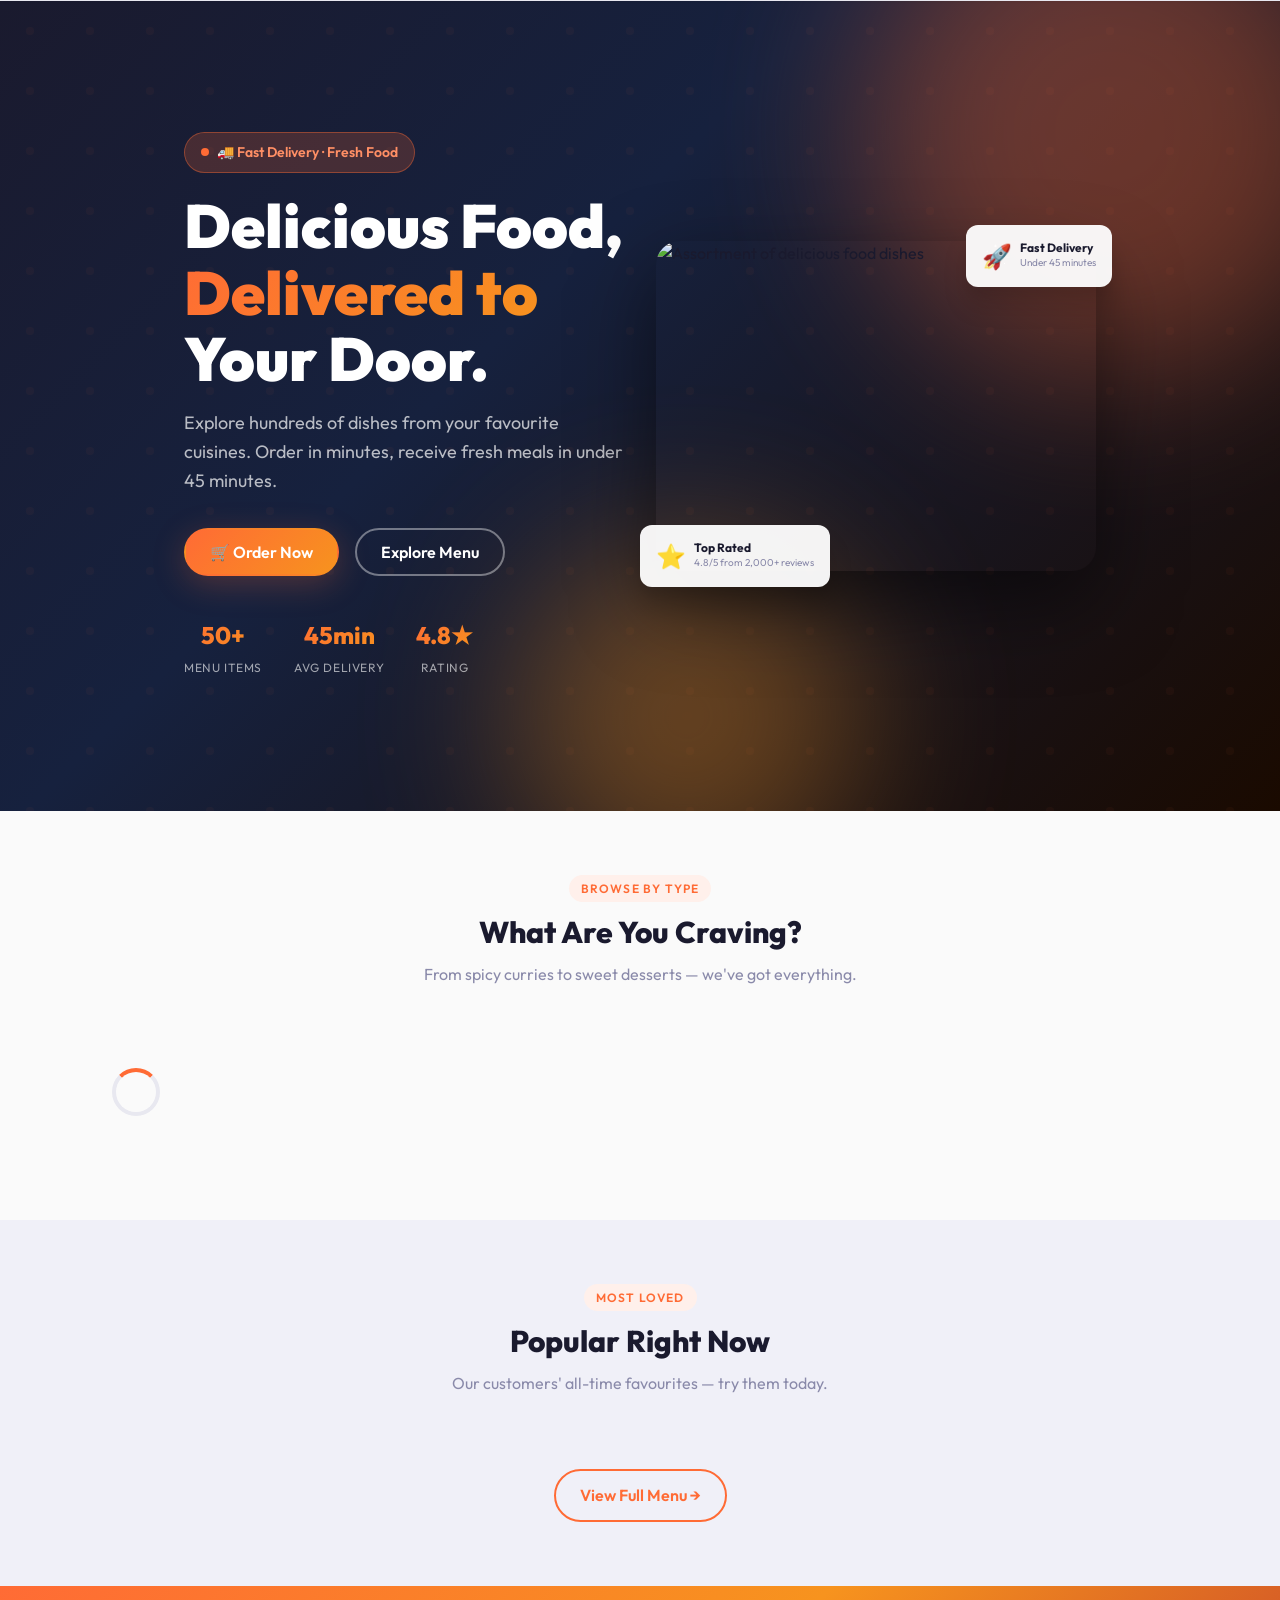
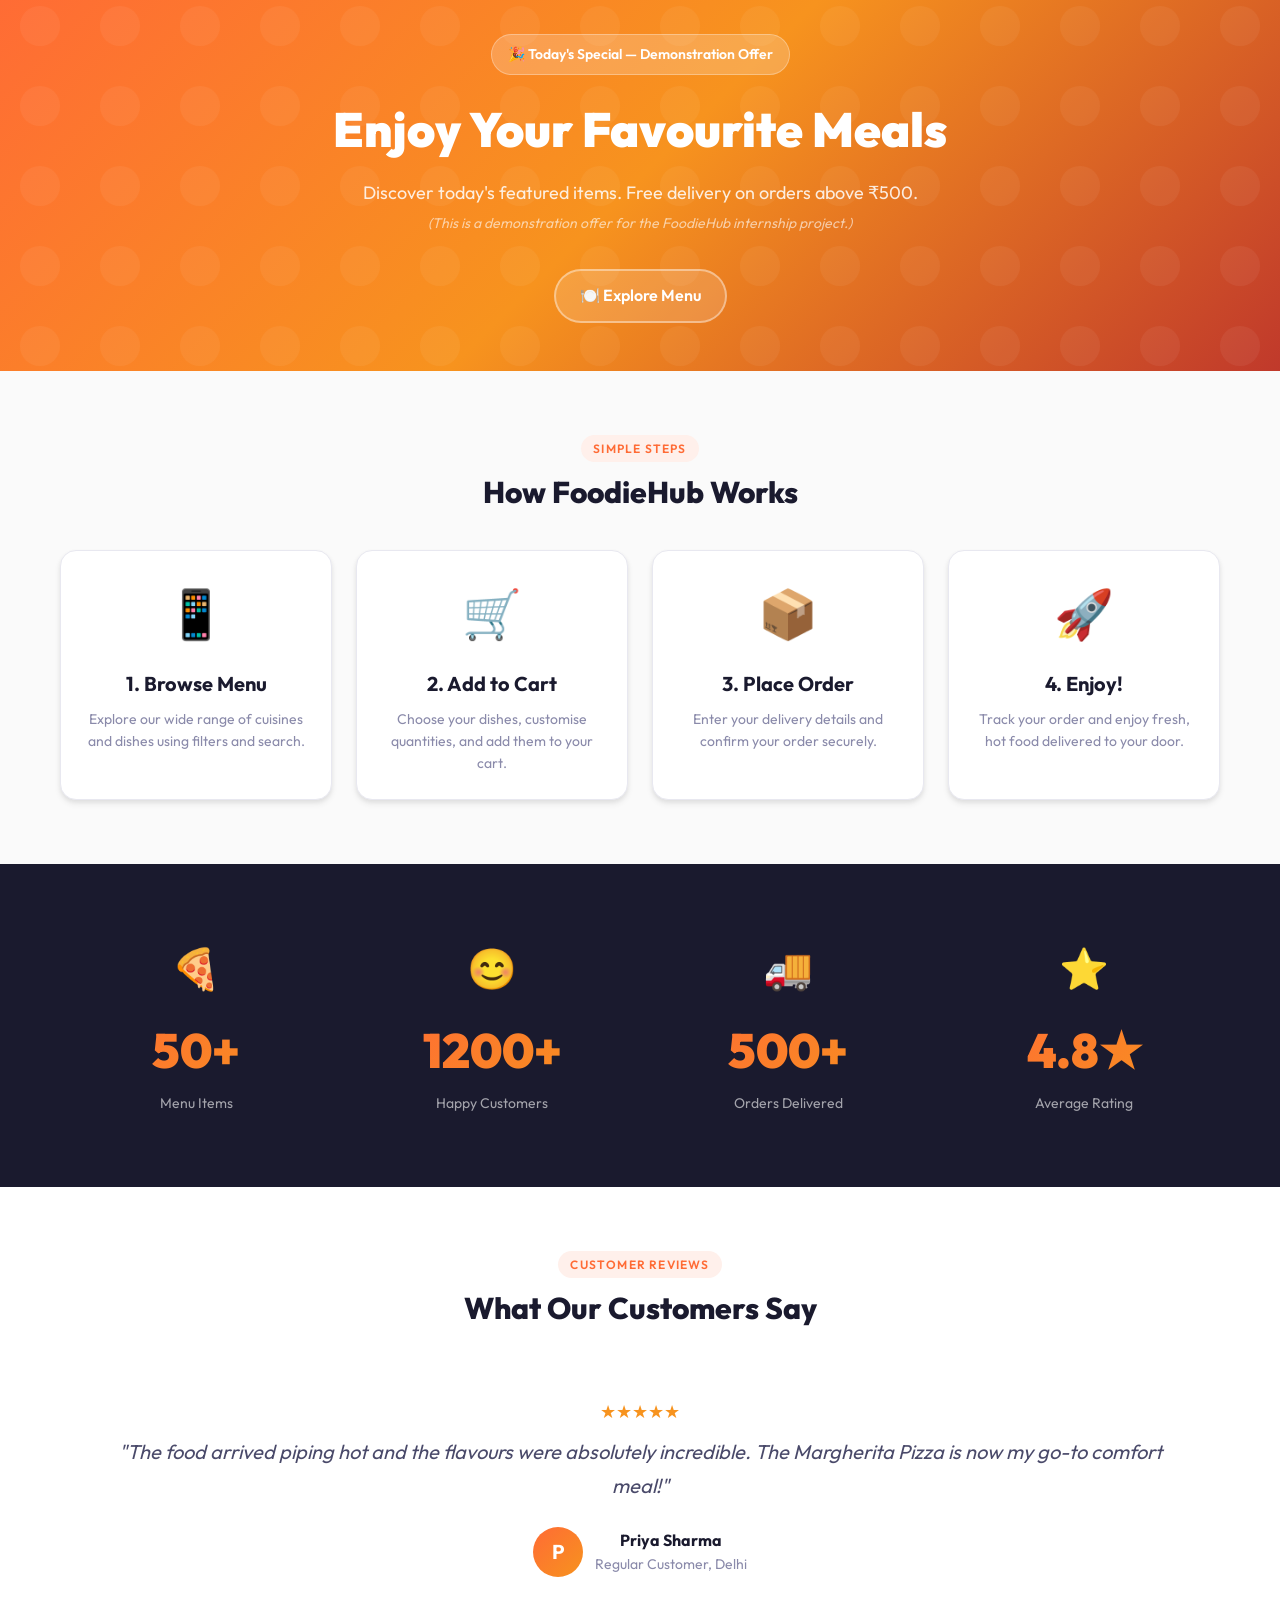
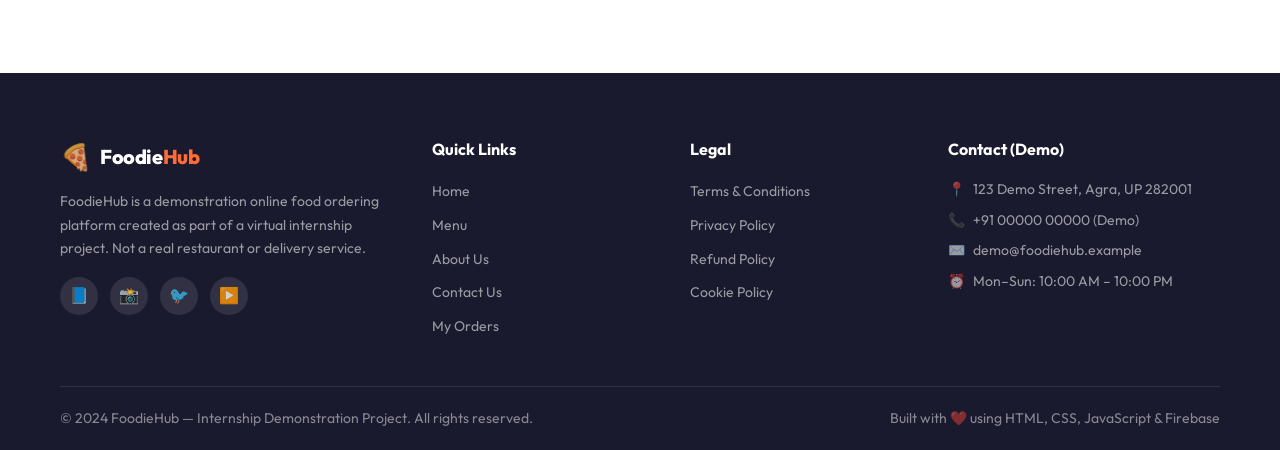
==== index.html @ 86c61c9c "Add FoodieHub website Co-authored-by: Copilot <223556219+Copilot@users.noreply.github.com>" ====
<!DOCTYPE html>
<html lang="en">
<head>
  <meta charset="UTF-8"/>
  <meta name="viewport" content="width=device-width, initial-scale=1.0"/>
  <meta name="description" content="FoodieHub — Order delicious food online. Pizza, Burgers, Indian, Chinese, Desserts and more delivered to your door."/>
  <title>FoodieHub — Delicious Food Delivered to Your Door</title>
  <link rel="icon" href="assets/icons/favicon.ico"/>
  <link rel="stylesheet" href="css/style.css"/>
  <link rel="stylesheet" href="css/responsive.css"/>
</head>
<body>

<!-- ── Navigation ────────────────────────────────────────────── -->
<header id="main-nav" role="banner"></header>

<!-- ── Hero Section ──────────────────────────────────────────── -->
<main>
<section class="hero" aria-label="Hero">
  <div class="hero-blob hero-blob-1" aria-hidden="true"></div>
  <div class="hero-blob hero-blob-2" aria-hidden="true"></div>
  <div class="hero-container">
    <div class="hero-content">
      <div class="hero-badge">
        <span class="hero-badge-dot" aria-hidden="true"></span>
        🚚 Fast Delivery · Fresh Food
      </div>
      <h1 class="hero-title">
        Delicious Food,<br>
        <span>Delivered to</span><br>
        Your Door.
      </h1>
      <p class="hero-sub">
        Explore hundreds of dishes from your favourite cuisines.
        Order in minutes, receive fresh meals in under 45 minutes.
      </p>
      <div class="hero-actions">
        <button class="btn btn-primary" id="hero-order-btn" aria-label="Order food now">
          🛒 Order Now
        </button>
        <button class="btn btn-outline" id="hero-explore-btn" style="color:#fff;border-color:rgba(255,255,255,.4)" aria-label="Explore our menu">
          Explore Menu
        </button>
      </div>
      <div class="hero-stats">
        <div class="hero-stat">
          <span class="hero-stat-num">50+</span>
          <span class="hero-stat-label">Menu Items</span>
        </div>
        <div class="hero-stat">
          <span class="hero-stat-num">45min</span>
          <span class="hero-stat-label">Avg Delivery</span>
        </div>
        <div class="hero-stat">
          <span class="hero-stat-num">4.8★</span>
          <span class="hero-stat-label">Rating</span>
        </div>
      </div>
    </div>
    <div class="hero-image-wrap">
      <img
        src="https://images.unsplash.com/photo-1504674900247-0877df9cc836?w=700&q=80"
        alt="Assortment of delicious food dishes"
        class="hero-img"
        loading="eager"/>
      <div class="hero-float-card card-1" aria-hidden="true">
        <span class="hero-float-icon">⭐</span>
        <div>
          <div class="hero-float-title">Top Rated</div>
          <div class="hero-float-sub">4.8/5 from 2,000+ reviews</div>
        </div>
      </div>
      <div class="hero-float-card card-2" aria-hidden="true">
        <span class="hero-float-icon">🚀</span>
        <div>
          <div class="hero-float-title">Fast Delivery</div>
          <div class="hero-float-sub">Under 45 minutes</div>
        </div>
      </div>
    </div>
  </div>
</section>

<!-- ── Categories ────────────────────────────────────────────── -->
<section class="section" id="categories-section" aria-labelledby="categories-heading">
  <div class="container">
    <div class="section-header">
      <span class="section-label">Browse by Type</span>
      <h2 class="section-title" id="categories-heading">What Are You Craving?</h2>
      <p class="section-subtitle">From spicy curries to sweet desserts — we've got everything.</p>
    </div>
    <div class="categories-grid" id="categories-grid" role="list" aria-label="Food categories">
      <!-- Rendered by home.js -->
      <div class="loading-spinner" aria-label="Loading categories"></div>
    </div>
  </div>
</section>

<!-- ── Popular Items ──────────────────────────────────────────── -->
<section class="section" style="background:var(--border-light)" aria-labelledby="popular-heading">
  <div class="container">
    <div class="section-header">
      <span class="section-label">Most Loved</span>
      <h2 class="section-title" id="popular-heading">Popular Right Now</h2>
      <p class="section-subtitle">Our customers' all-time favourites — try them today.</p>
    </div>
    <div class="food-grid" id="popular-grid" role="list" aria-label="Popular food items">
      <!-- Rendered by home.js from Firestore -->
    </div>
    <div style="text-align:center;margin-top:var(--space-8)">
      <a href="menu.html" class="btn btn-outline" aria-label="See all menu items">
        View Full Menu →
      </a>
    </div>
  </div>
</section>

<!-- ── Promo Banner ───────────────────────────────────────────── -->
<section class="promo-section" aria-label="Special offers">
  <div class="container">
    <div class="promo-inner">
      <span class="promo-label">🎉 Today's Special — Demonstration Offer</span>
      <h2 class="promo-title">Enjoy Your Favourite Meals</h2>
      <p class="promo-subtitle">
        Discover today's featured items. Free delivery on orders above ₹500.<br>
        <em style="font-size:var(--text-sm);opacity:.7">(This is a demonstration offer for the FoodieHub internship project.)</em>
      </p>
      <a href="menu.html" class="btn btn-dark" style="background:rgba(255,255,255,.15);color:#fff;border:2px solid rgba(255,255,255,.4)" aria-label="Explore the menu">
        🍽️ Explore Menu
      </a>
    </div>
  </div>
</section>

<!-- ── How It Works ───────────────────────────────────────────── -->
<section class="section" aria-labelledby="how-heading">
  <div class="container">
    <div class="section-header">
      <span class="section-label">Simple Steps</span>
      <h2 class="section-title" id="how-heading">How FoodieHub Works</h2>
    </div>
    <div style="display:grid;grid-template-columns:repeat(auto-fit,minmax(220px,1fr));gap:var(--space-6)">
      <div class="card" style="text-align:center">
        <div style="font-size:3rem;margin-bottom:var(--space-4)">📱</div>
        <h3 style="font-size:var(--text-xl);font-weight:700;margin-bottom:var(--space-2)">1. Browse Menu</h3>
        <p style="color:var(--muted);font-size:var(--text-sm)">Explore our wide range of cuisines and dishes using filters and search.</p>
      </div>
      <div class="card" style="text-align:center">
        <div style="font-size:3rem;margin-bottom:var(--space-4)">🛒</div>
        <h3 style="font-size:var(--text-xl);font-weight:700;margin-bottom:var(--space-2)">2. Add to Cart</h3>
        <p style="color:var(--muted);font-size:var(--text-sm)">Choose your dishes, customise quantities, and add them to your cart.</p>
      </div>
      <div class="card" style="text-align:center">
        <div style="font-size:3rem;margin-bottom:var(--space-4)">📦</div>
        <h3 style="font-size:var(--text-xl);font-weight:700;margin-bottom:var(--space-2)">3. Place Order</h3>
        <p style="color:var(--muted);font-size:var(--text-sm)">Enter your delivery details and confirm your order securely.</p>
      </div>
      <div class="card" style="text-align:center">
        <div style="font-size:3rem;margin-bottom:var(--space-4)">🚀</div>
        <h3 style="font-size:var(--text-xl);font-weight:700;margin-bottom:var(--space-2)">4. Enjoy!</h3>
        <p style="color:var(--muted);font-size:var(--text-sm)">Track your order and enjoy fresh, hot food delivered to your door.</p>
      </div>
    </div>
  </div>
</section>

<!-- ── Stats ──────────────────────────────────────────────────── -->
<section class="stats-section" aria-label="FoodieHub statistics">
  <div class="container">
    <div class="stats-grid">
      <div class="stat-item">
        <div class="stat-icon">🍕</div>
        <span class="stat-number" data-target="50" data-suffix="+" id="stat-items">50+</span>
        <p class="stat-label">Menu Items</p>
      </div>
      <div class="stat-item">
        <div class="stat-icon">😊</div>
        <span class="stat-number" data-target="1200" data-suffix="+" id="stat-customers">1200+</span>
        <p class="stat-label">Happy Customers</p>
      </div>
      <div class="stat-item">
        <div class="stat-icon">🚚</div>
        <span class="stat-number" data-target="500" data-suffix="+" id="stat-orders">500+</span>
        <p class="stat-label">Orders Delivered</p>
      </div>
      <div class="stat-item">
        <div class="stat-icon">⭐</div>
        <span class="stat-number" id="stat-rating">4.8★</span>
        <p class="stat-label">Average Rating</p>
      </div>
    </div>
  </div>
</section>

<!-- ── Testimonials ───────────────────────────────────────────── -->
<section class="section testimonials-section" aria-labelledby="testimonials-heading">
  <div class="container">
    <div class="section-header">
      <span class="section-label">Customer Reviews</span>
      <h2 class="section-title" id="testimonials-heading">What Our Customers Say</h2>
    </div>
    <div class="testimonials-wrapper">
      <div class="testimonials-track" id="testimonials-track" role="list">
        <div class="testimonial-card" role="listitem">
          <div class="testimonial-stars" aria-label="5 stars">★★★★★</div>
          <p class="testimonial-quote">"The food arrived piping hot and the flavours were absolutely incredible. The Margherita Pizza is now my go-to comfort meal!"</p>
          <div class="testimonial-author">
            <div class="testimonial-avatar" aria-hidden="true">P</div>
            <div>
              <div class="testimonial-name">Priya Sharma</div>
              <div class="testimonial-role">Regular Customer, Delhi</div>
            </div>
          </div>
        </div>
        <div class="testimonial-card" role="listitem">
          <div class="testimonial-stars" aria-label="5 stars">★★★★★</div>
          <p class="testimonial-quote">"Super easy to use, great variety of food, and delivery was faster than expected. Highly recommend FoodieHub!"</p>
          <div class="testimonial-author">
            <div class="testimonial-avatar" aria-hidden="true">R</div>
            <div>
              <div class="testimonial-name">Rahul Verma</div>
              <div class="testimonial-role">Food Enthusiast, Agra</div>
            </div>
          </div>
        </div>
        <div class="testimonial-card" role="listitem">
          <div class="testimonial-stars" aria-label="4 stars">★★★★☆</div>
          <p class="testimonial-quote">"The Butter Chicken was absolutely divine. Reminded me of home-cooked food. Will definitely order again!"</p>
          <div class="testimonial-author">
            <div class="testimonial-avatar" aria-hidden="true">A</div>
            <div>
              <div class="testimonial-name">Ananya Singh</div>
              <div class="testimonial-role">Student, Noida</div>
            </div>
          </div>
        </div>
      </div>
    </div>
  </div>
</section>
</main>

<!-- ── Footer ────────────────────────────────────────────────── -->
<footer role="contentinfo">
  <div class="container">
    <div class="footer-grid">
      <div class="footer-brand">
        <a href="index.html" class="nav-logo" aria-label="FoodieHub Home">
          <span class="logo-icon">🍕</span>
          <span class="logo-text">Foodie<span class="logo-accent">Hub</span></span>
        </a>
        <p>FoodieHub is a demonstration online food ordering platform created as part of a virtual internship project. Not a real restaurant or delivery service.</p>
        <div class="footer-social" aria-label="Social media links">
          <a href="#" class="social-link" aria-label="Facebook" title="Facebook">📘</a>
          <a href="#" class="social-link" aria-label="Instagram" title="Instagram">📸</a>
          <a href="#" class="social-link" aria-label="Twitter" title="Twitter">🐦</a>
          <a href="#" class="social-link" aria-label="YouTube" title="YouTube">▶️</a>
        </div>
      </div>
      <div>
        <h3 class="footer-heading">Quick Links</h3>
        <ul class="footer-links">
          <li><a href="index.html">Home</a></li>
          <li><a href="menu.html">Menu</a></li>
          <li><a href="about.html">About Us</a></li>
          <li><a href="contact.html">Contact Us</a></li>
          <li><a href="my-orders.html">My Orders</a></li>
        </ul>
      </div>
      <div>
        <h3 class="footer-heading">Legal</h3>
        <ul class="footer-links">
          <li><a href="#">Terms & Conditions</a></li>
          <li><a href="#">Privacy Policy</a></li>
          <li><a href="#">Refund Policy</a></li>
          <li><a href="#">Cookie Policy</a></li>
        </ul>
      </div>
      <div>
        <h3 class="footer-heading">Contact (Demo)</h3>
        <ul class="footer-contact">
          <li><span>📍</span><span>123 Demo Street, Agra, UP 282001</span></li>
          <li><span>📞</span><span>+91 00000 00000 (Demo)</span></li>
          <li><span>✉️</span><span>demo@foodiehub.example</span></li>
          <li><span>⏰</span><span>Mon–Sun: 10:00 AM – 10:00 PM</span></li>
        </ul>
      </div>
    </div>
    <div class="footer-bottom">
      <p>© 2024 FoodieHub — Internship Demonstration Project. All rights reserved.</p>
      <p>Built with ❤️ using HTML, CSS, JavaScript & Firebase</p>
    </div>
  </div>
</footer>

<script type="module" src="js/home.js"></script>
</body>
</html>
---- css/style.css ----
/* ============================================================
   FoodieHub — Master Stylesheet
   Design Tokens → Base → Layout → Components → Utilities
   ============================================================ */

/* ── Google Fonts ────────────────────────────────────────────── */
@import url('https://fonts.googleapis.com/css2?family=Outfit:wght@300;400;500;600;700;800;900&family=Poppins:wght@400;500;600;700&display=swap');

/* ── Design Tokens ────────────────────────────────────────────── */
:root {
  /* Brand Colors */
  --primary:        #FF6B35;
  --primary-dark:   #E5511A;
  --primary-light:  #FF8F65;
  --primary-pale:   #FFF0EB;
  --secondary:      #F7931E;
  --accent:         #C0392B;
  --success:        #27AE60;
  --warning:        #F7931E;
  --error:          #E74C3C;
  --info:           #3498DB;

  /* Neutrals */
  --dark:           #1A1A2E;
  --dark-2:         #16213E;
  --dark-3:         #0F3460;
  --mid:            #4A4A6A;
  --muted:          #8A8AAA;
  --border:         #E8E8F0;
  --border-light:   #F0F0F8;
  --bg:             #FAFAFA;
  --bg-card:        #FFFFFF;
  --white:          #FFFFFF;

  /* Typography */
  --font-main:      'Outfit', sans-serif;
  --font-alt:       'Poppins', sans-serif;
  --text-xs:        0.75rem;
  --text-sm:        0.875rem;
  --text-base:      1rem;
  --text-lg:        1.125rem;
  --text-xl:        1.25rem;
  --text-2xl:       1.5rem;
  --text-3xl:       1.875rem;
  --text-4xl:       2.25rem;
  --text-5xl:       3rem;

  /* Spacing */
  --space-1:  0.25rem;
  --space-2:  0.5rem;
  --space-3:  0.75rem;
  --space-4:  1rem;
  --space-5:  1.25rem;
  --space-6:  1.5rem;
  --space-8:  2rem;
  --space-10: 2.5rem;
  --space-12: 3rem;
  --space-16: 4rem;
  --space-20: 5rem;

  /* Shadows */
  --shadow-sm:  0 1px 3px rgba(0,0,0,.08), 0 1px 2px rgba(0,0,0,.05);
  --shadow-md:  0 4px 6px rgba(0,0,0,.07), 0 2px 4px rgba(0,0,0,.05);
  --shadow-lg:  0 10px 15px rgba(0,0,0,.10), 0 4px 6px rgba(0,0,0,.05);
  --shadow-xl:  0 20px 25px rgba(0,0,0,.12), 0 10px 10px rgba(0,0,0,.04);
  --shadow-brand: 0 8px 32px rgba(255,107,53,.25);

  /* Border Radius */
  --radius-sm:  6px;
  --radius-md:  12px;
  --radius-lg:  16px;
  --radius-xl:  24px;
  --radius-full: 9999px;

  /* Transitions */
  --transition: all .2s ease;
  --transition-slow: all .4s ease;

  /* Z-index layers */
  --z-nav:     1000;
  --z-overlay: 1100;
  --z-toast:   1200;
  --z-modal:   1300;
}

/* ── Reset ────────────────────────────────────────────────────── */
*, *::before, *::after { box-sizing: border-box; margin: 0; padding: 0; }

html { scroll-behavior: smooth; font-size: 16px; }

body {
  font-family: var(--font-main);
  background: var(--bg);
  color: var(--dark);
  line-height: 1.6;
  overflow-x: hidden;
}

img { max-width: 100%; display: block; }
a  { color: inherit; text-decoration: none; }
ul { list-style: none; }
button { cursor: pointer; font-family: inherit; border: none; background: none; }
input, textarea, select { font-family: inherit; }

/* ── Typography helpers ───────────────────────────────────────── */
.text-gradient {
  background: linear-gradient(135deg, var(--primary), var(--secondary));
  -webkit-background-clip: text;
  -webkit-text-fill-color: transparent;
  background-clip: text;
}

/* ── Container ────────────────────────────────────────────────── */
.container { width: 100%; max-width: 1200px; margin: 0 auto; padding: 0 var(--space-5); }

/* ── Section ──────────────────────────────────────────────────── */
.section { padding: var(--space-16) 0; }
.section-sm { padding: var(--space-10) 0; }

.section-header { text-align: center; margin-bottom: var(--space-10); }
.section-label {
  display: inline-block;
  background: var(--primary-pale);
  color: var(--primary);
  font-size: var(--text-xs);
  font-weight: 600;
  letter-spacing: .1em;
  text-transform: uppercase;
  padding: var(--space-1) var(--space-3);
  border-radius: var(--radius-full);
  margin-bottom: var(--space-3);
}
.section-title {
  font-size: var(--text-3xl);
  font-weight: 800;
  color: var(--dark);
  line-height: 1.2;
}
.section-subtitle {
  margin-top: var(--space-3);
  color: var(--muted);
  font-size: var(--text-base);
  max-width: 520px;
  margin-left: auto;
  margin-right: auto;
}

/* ── Buttons ──────────────────────────────────────────────────── */
.btn {
  display: inline-flex;
  align-items: center;
  gap: var(--space-2);
  padding: var(--space-3) var(--space-6);
  border-radius: var(--radius-full);
  font-size: var(--text-base);
  font-weight: 600;
  transition: var(--transition);
  cursor: pointer;
  border: 2px solid transparent;
  text-decoration: none;
}

.btn-primary {
  background: linear-gradient(135deg, var(--primary), var(--secondary));
  color: var(--white);
  box-shadow: var(--shadow-brand);
}
.btn-primary:hover {
  transform: translateY(-2px);
  box-shadow: 0 12px 40px rgba(255,107,53,.35);
}

.btn-outline {
  background: transparent;
  color: var(--primary);
  border-color: var(--primary);
}
.btn-outline:hover {
  background: var(--primary);
  color: var(--white);
  transform: translateY(-2px);
}

.btn-dark {
  background: var(--dark);
  color: var(--white);
}
.btn-dark:hover {
  background: var(--dark-2);
  transform: translateY(-2px);
}

.btn-sm {
  padding: var(--space-2) var(--space-4);
  font-size: var(--text-sm);
}

.btn-primary-sm {
  display: inline-flex;
  align-items: center;
  padding: 6px 16px;
  background: linear-gradient(135deg, var(--primary), var(--secondary));
  color: var(--white);
  border-radius: var(--radius-full);
  font-size: var(--text-sm);
  font-weight: 600;
  transition: var(--transition);
  white-space: nowrap;
}
.btn-primary-sm:hover { transform: translateY(-1px); box-shadow: var(--shadow-brand); }

.btn-outline-sm {
  display: inline-flex;
  align-items: center;
  padding: 6px 16px;
  border: 1.5px solid var(--primary);
  color: var(--primary);
  border-radius: var(--radius-full);
  font-size: var(--text-sm);
  font-weight: 600;
  transition: var(--transition);
  white-space: nowrap;
}
.btn-outline-sm:hover { background: var(--primary); color: var(--white); }

.btn:disabled, .btn[disabled] {
  opacity: .55;
  cursor: not-allowed;
  transform: none !important;
}

/* ── Navbar ───────────────────────────────────────────────────── */
#main-nav {
  position: sticky;
  top: 0;
  z-index: var(--z-nav);
  background: rgba(255,255,255,.95);
  backdrop-filter: blur(12px);
  -webkit-backdrop-filter: blur(12px);
  border-bottom: 1px solid var(--border);
  box-shadow: var(--shadow-sm);
}

.nav-container {
  display: flex;
  align-items: center;
  gap: var(--space-4);
  max-width: 1280px;
  margin: 0 auto;
  padding: var(--space-3) var(--space-5);
}

.nav-logo {
  display: flex;
  align-items: center;
  gap: var(--space-2);
  text-decoration: none;
  flex-shrink: 0;
}
.logo-icon { font-size: 1.6rem; }
.logo-text {
  font-size: var(--text-xl);
  font-weight: 800;
  color: var(--dark);
  letter-spacing: -.02em;
}
.logo-accent { color: var(--primary); }

.nav-links {
  display: flex;
  align-items: center;
  gap: var(--space-1);
  margin-left: auto;
}
.nav-link {
  padding: var(--space-2) var(--space-3);
  font-size: var(--text-sm);
  font-weight: 500;
  color: var(--mid);
  border-radius: var(--radius-sm);
  transition: var(--transition);
  white-space: nowrap;
}
.nav-link:hover, .nav-link.active {
  color: var(--primary);
  background: var(--primary-pale);
}

.nav-actions {
  display: flex;
  align-items: center;
  gap: var(--space-2);
  flex-shrink: 0;
}

.nav-icon-btn {
  display: flex;
  align-items: center;
  justify-content: center;
  width: 38px;
  height: 38px;
  border-radius: var(--radius-full);
  color: var(--mid);
  transition: var(--transition);
  position: relative;
  border: none;
  background: transparent;
  cursor: pointer;
}
.nav-icon-btn:hover { background: var(--border-light); color: var(--primary); }

.cart-btn { text-decoration: none; }

.cart-badge {
  position: absolute;
  top: -2px;
  right: -2px;
  background: var(--primary);
  color: var(--white);
  font-size: 10px;
  font-weight: 700;
  width: 18px;
  height: 18px;
  border-radius: 50%;
  display: flex;
  align-items: center;
  justify-content: center;
  border: 2px solid var(--white);
}

.nav-auth { display: flex; align-items: center; gap: var(--space-2); }

/* User dropdown */
.nav-user-menu { position: relative; }
.nav-user-btn {
  display: flex;
  align-items: center;
  gap: var(--space-2);
  padding: var(--space-2) var(--space-3);
  border-radius: var(--radius-full);
  background: var(--border-light);
  cursor: pointer;
  font-size: var(--text-sm);
  font-weight: 600;
  color: var(--dark);
  border: none;
  transition: var(--transition);
}
.nav-user-btn:hover { background: var(--primary-pale); color: var(--primary); }

.user-avatar {
  width: 30px;
  height: 30px;
  background: linear-gradient(135deg, var(--primary), var(--secondary));
  color: var(--white);
  border-radius: 50%;
  display: flex;
  align-items: center;
  justify-content: center;
  font-weight: 700;
  font-size: var(--text-sm);
}
.user-name { max-width: 100px; overflow: hidden; text-overflow: ellipsis; white-space: nowrap; }

.user-dropdown {
  position: absolute;
  right: 0;
  top: calc(100% + 8px);
  min-width: 200px;
  background: var(--white);
  border: 1px solid var(--border);
  border-radius: var(--radius-md);
  box-shadow: var(--shadow-xl);
  padding: var(--space-2);
  display: none;
  z-index: var(--z-overlay);
}
.user-dropdown.open { display: block; animation: dropIn .15s ease; }

@keyframes dropIn {
  from { opacity: 0; transform: translateY(-8px); }
  to   { opacity: 1; transform: translateY(0); }
}

.dropdown-item {
  display: flex;
  align-items: center;
  gap: var(--space-2);
  padding: var(--space-2) var(--space-3);
  border-radius: var(--radius-sm);
  font-size: var(--text-sm);
  font-weight: 500;
  color: var(--dark);
  width: 100%;
  text-align: left;
  transition: var(--transition);
  background: none;
  border: none;
  cursor: pointer;
  text-decoration: none;
}
.dropdown-item:hover { background: var(--border-light); color: var(--primary); }
.dropdown-item.admin-link { color: var(--primary); font-weight: 600; }
.dropdown-item.logout-item { color: var(--error); }
.dropdown-divider { border: none; border-top: 1px solid var(--border); margin: var(--space-2) 0; }

/* Hamburger */
.hamburger {
  display: none;
  flex-direction: column;
  gap: 4px;
  width: 30px;
  cursor: pointer;
  background: none;
  border: none;
  padding: 4px;
}
.hamburger span {
  display: block;
  height: 2.5px;
  background: var(--dark);
  border-radius: 2px;
  transition: var(--transition);
  transform-origin: center;
}
.hamburger.active span:nth-child(1) { transform: translateY(6.5px) rotate(45deg); }
.hamburger.active span:nth-child(2) { opacity: 0; }
.hamburger.active span:nth-child(3) { transform: translateY(-6.5px) rotate(-45deg); }

/* Search overlay */
.search-overlay {
  position: fixed;
  inset: 0;
  background: rgba(26,26,46,.85);
  backdrop-filter: blur(8px);
  z-index: var(--z-overlay);
  display: flex;
  align-items: flex-start;
  justify-content: center;
  padding-top: 15vh;
}
.search-overlay[hidden] { display: none; }
.search-box {
  display: flex;
  align-items: center;
  gap: var(--space-2);
  background: var(--white);
  border-radius: var(--radius-full);
  padding: var(--space-2) var(--space-2) var(--space-2) var(--space-5);
  width: min(640px, 90vw);
  box-shadow: var(--shadow-xl);
}
.search-box input {
  flex: 1;
  border: none;
  outline: none;
  font-size: var(--text-lg);
  color: var(--dark);
  background: transparent;
}
.search-box button {
  display: flex;
  align-items: center;
  justify-content: center;
  width: 40px;
  height: 40px;
  border-radius: 50%;
  border: none;
  cursor: pointer;
  transition: var(--transition);
}
#global-search-submit { background: var(--primary); color: var(--white); }
#global-search-submit:hover { background: var(--primary-dark); }
#search-close-btn { background: var(--border-light); color: var(--mid); font-size: var(--text-base); }
#search-close-btn:hover { background: var(--border); }

/* ── Hero Section ─────────────────────────────────────────────── */
.hero {
  min-height: 90vh;
  background: linear-gradient(135deg, var(--dark) 0%, var(--dark-2) 40%, #1a0a00 100%);
  display: flex;
  align-items: center;
  position: relative;
  overflow: hidden;
}

.hero::before {
  content: '';
  position: absolute;
  inset: 0;
  background: url("data:image/svg+xml,%3Csvg width='60' height='60' viewBox='0 0 60 60' xmlns='http://www.w3.org/2000/svg'%3E%3Cg fill='none' fill-rule='evenodd'%3E%3Cg fill='%23FF6B35' fill-opacity='0.04'%3E%3Ccircle cx='30' cy='30' r='4'/%3E%3C/g%3E%3C/g%3E%3C/svg%3E");
  pointer-events: none;
}

.hero-blob {
  position: absolute;
  border-radius: 50%;
  filter: blur(80px);
  pointer-events: none;
  opacity: .35;
}
.hero-blob-1 {
  width: 500px;
  height: 500px;
  background: var(--primary);
  top: -120px;
  right: -80px;
}
.hero-blob-2 {
  width: 350px;
  height: 350px;
  background: var(--secondary);
  bottom: -80px;
  left: 40%;
}

.hero-container {
  max-width: 1200px;
  margin: 0 auto;
  padding: var(--space-8) var(--space-5);
  display: grid;
  grid-template-columns: 1fr 1fr;
  gap: var(--space-12);
  align-items: center;
  position: relative;
  z-index: 1;
}

.hero-content { color: var(--white); }

.hero-badge {
  display: inline-flex;
  align-items: center;
  gap: var(--space-2);
  background: rgba(255,107,53,.2);
  border: 1px solid rgba(255,107,53,.4);
  color: var(--primary-light);
  font-size: var(--text-sm);
  font-weight: 600;
  padding: var(--space-2) var(--space-4);
  border-radius: var(--radius-full);
  margin-bottom: var(--space-5);
  animation: fadeSlideIn .6s ease both;
}
.hero-badge-dot {
  width: 8px;
  height: 8px;
  background: var(--primary);
  border-radius: 50%;
  animation: pulse 1.5s ease infinite;
}
@keyframes pulse {
  0%,100% { transform: scale(1); opacity: 1; }
  50%      { transform: scale(1.4); opacity: .7; }
}

.hero-title {
  font-size: clamp(2.2rem, 5vw, 3.8rem);
  font-weight: 900;
  line-height: 1.1;
  margin-bottom: var(--space-4);
  animation: fadeSlideIn .6s .1s ease both;
}
.hero-title span {
  background: linear-gradient(135deg, var(--primary), var(--secondary));
  -webkit-background-clip: text;
  -webkit-text-fill-color: transparent;
  background-clip: text;
}

.hero-sub {
  font-size: var(--text-lg);
  color: rgba(255,255,255,.7);
  margin-bottom: var(--space-8);
  max-width: 440px;
  animation: fadeSlideIn .6s .2s ease both;
}

.hero-actions {
  display: flex;
  gap: var(--space-4);
  flex-wrap: wrap;
  animation: fadeSlideIn .6s .3s ease both;
}

.hero-stats {
  display: flex;
  gap: var(--space-8);
  margin-top: var(--space-10);
  animation: fadeSlideIn .6s .4s ease both;
}
.hero-stat { text-align: center; }
.hero-stat-num {
  display: block;
  font-size: var(--text-2xl);
  font-weight: 800;
  background: linear-gradient(135deg, var(--primary), var(--secondary));
  -webkit-background-clip: text;
  -webkit-text-fill-color: transparent;
  background-clip: text;
}
.hero-stat-label { font-size: var(--text-xs); color: rgba(255,255,255,.6); text-transform: uppercase; letter-spacing: .05em; }

.hero-image-wrap {
  position: relative;
  animation: fadeSlideIn .6s .15s ease both;
}
.hero-img {
  width: 100%;
  max-width: 520px;
  border-radius: var(--radius-xl);
  box-shadow: 0 32px 80px rgba(0,0,0,.5);
  object-fit: cover;
  aspect-ratio: 4/3;
}

.hero-float-card {
  position: absolute;
  background: rgba(255,255,255,.95);
  border-radius: var(--radius-md);
  padding: var(--space-3) var(--space-4);
  box-shadow: var(--shadow-xl);
  display: flex;
  align-items: center;
  gap: var(--space-2);
  animation: float 3s ease-in-out infinite;
}
.hero-float-card.card-1 { bottom: -16px; left: -16px; }
.hero-float-card.card-2 { top: -16px; right: -16px; animation-delay: 1.5s; }
.hero-float-icon { font-size: 1.5rem; }
.hero-float-title { font-size: var(--text-xs); font-weight: 700; color: var(--dark); line-height: 1.2; }
.hero-float-sub   { font-size: 10px; color: var(--muted); }

@keyframes float {
  0%,100% { transform: translateY(0); }
  50%      { transform: translateY(-8px); }
}
@keyframes fadeSlideIn {
  from { opacity: 0; transform: translateY(20px); }
  to   { opacity: 1; transform: translateY(0); }
}

/* ── Categories Section ───────────────────────────────────────── */
.categories-grid {
  display: grid;
  grid-template-columns: repeat(auto-fill, minmax(140px, 1fr));
  gap: var(--space-4);
}

.category-card {
  display: flex;
  flex-direction: column;
  align-items: center;
  gap: var(--space-2);
  padding: var(--space-5) var(--space-4);
  background: var(--bg-card);
  border-radius: var(--radius-lg);
  border: 2px solid transparent;
  box-shadow: var(--shadow-sm);
  transition: var(--transition);
  text-decoration: none;
  position: relative;
  overflow: hidden;
  cursor: pointer;
}
.category-card::before {
  content: '';
  position: absolute;
  inset: 0;
  background: var(--cat-color, var(--primary));
  opacity: 0;
  transition: var(--transition);
}
.category-card:hover { border-color: var(--cat-color, var(--primary)); transform: translateY(-4px); box-shadow: var(--shadow-lg); }
.category-card:hover::before { opacity: .06; }

.category-icon { font-size: 2.5rem; line-height: 1; position: relative; z-index: 1; }
.category-name {
  font-size: var(--text-sm);
  font-weight: 600;
  color: var(--dark);
  text-align: center;
  position: relative;
  z-index: 1;
}
.category-arrow {
  font-size: var(--text-sm);
  color: var(--muted);
  transition: var(--transition);
  position: relative;
  z-index: 1;
}
.category-card:hover .category-arrow { color: var(--cat-color, var(--primary)); transform: translateX(4px); }

/* ── Food Cards ───────────────────────────────────────────────── */
.food-grid {
  display: grid;
  grid-template-columns: repeat(auto-fill, minmax(260px, 1fr));
  gap: var(--space-5);
}

.food-card {
  background: var(--bg-card);
  border-radius: var(--radius-lg);
  overflow: hidden;
  box-shadow: var(--shadow-sm);
  border: 1px solid var(--border);
  transition: var(--transition);
  display: flex;
  flex-direction: column;
}
.food-card:hover {
  transform: translateY(-6px);
  box-shadow: var(--shadow-xl);
  border-color: transparent;
}

.food-card-img-wrap { position: relative; overflow: hidden; }
.food-card-img {
  width: 100%;
  height: 200px;
  object-fit: cover;
  transition: transform .4s ease;
}
.food-card:hover .food-card-img { transform: scale(1.06); }

.food-card-badges {
  position: absolute;
  top: var(--space-3);
  left: var(--space-3);
  display: flex;
  flex-direction: column;
  gap: var(--space-1);
}
.veg-badge, .nonveg-badge, .avail-badge {
  padding: 2px var(--space-2);
  border-radius: var(--radius-full);
  font-size: 11px;
  font-weight: 600;
  display: inline-flex;
  align-items: center;
  gap: 3px;
}
.veg-badge    { background: #d4edda; color: #155724; }
.nonveg-badge { background: #f8d7da; color: #721c24; }
.avail-badge.available   { background: #d4edda; color: #155724; }
.avail-badge.unavailable { background: #f8d7da; color: #721c24; }

.popular-tag {
  position: absolute;
  top: var(--space-3);
  right: var(--space-3);
  background: linear-gradient(135deg, var(--secondary), var(--primary));
  color: var(--white);
  font-size: 11px;
  font-weight: 700;
  padding: 3px var(--space-2);
  border-radius: var(--radius-full);
}

.food-card-body { padding: var(--space-4); flex: 1; display: flex; flex-direction: column; }
.food-category-tag {
  display: inline-block;
  background: var(--primary-pale);
  color: var(--primary);
  font-size: var(--text-xs);
  font-weight: 600;
  padding: 2px var(--space-2);
  border-radius: var(--radius-full);
  margin-bottom: var(--space-2);
  text-transform: uppercase;
  letter-spacing: .05em;
}
.food-name {
  font-size: var(--text-lg);
  font-weight: 700;
  color: var(--dark);
  margin-bottom: var(--space-2);
  line-height: 1.3;
}
.food-desc {
  font-size: var(--text-sm);
  color: var(--muted);
  flex: 1;
  margin-bottom: var(--space-3);
}
.food-card-footer {
  display: flex;
  align-items: center;
  justify-content: space-between;
  flex-wrap: wrap;
  gap: var(--space-2);
}
.food-price {
  font-size: var(--text-xl);
  font-weight: 800;
  color: var(--primary);
}
.food-card-actions { display: flex; gap: var(--space-2); }

.btn-view-details {
  padding: 6px 12px;
  border-radius: var(--radius-full);
  border: 1.5px solid var(--border);
  color: var(--mid);
  font-size: var(--text-xs);
  font-weight: 600;
  transition: var(--transition);
}
.btn-view-details:hover { border-color: var(--primary); color: var(--primary); }

.btn-add-cart {
  padding: 6px 14px;
  border-radius: var(--radius-full);
  background: linear-gradient(135deg, var(--primary), var(--secondary));
  color: var(--white);
  font-size: var(--text-xs);
  font-weight: 700;
  border: none;
  cursor: pointer;
  transition: var(--transition);
  white-space: nowrap;
}
.btn-add-cart:hover:not(.disabled) { transform: scale(1.05); box-shadow: var(--shadow-brand); }
.btn-add-cart.disabled { background: var(--border); color: var(--muted); cursor: not-allowed; }
.btn-add-cart.added { background: linear-gradient(135deg, var(--success), #2ecc71); }

/* ── Promo Banner ─────────────────────────────────────────────── */
.promo-section {
  background: linear-gradient(135deg, var(--primary) 0%, var(--secondary) 50%, var(--accent) 100%);
  color: var(--white);
  padding: var(--space-12) 0;
  position: relative;
  overflow: hidden;
}
.promo-section::before {
  content: '';
  position: absolute;
  inset: 0;
  background: url("data:image/svg+xml,%3Csvg width='80' height='80' viewBox='0 0 80 80' xmlns='http://www.w3.org/2000/svg'%3E%3Cg fill='%23ffffff' fill-opacity='0.05'%3E%3Ccircle cx='40' cy='40' r='20'/%3E%3C/g%3E%3C/svg%3E");
}
.promo-inner { position: relative; z-index: 1; text-align: center; }
.promo-label {
  display: inline-block;
  background: rgba(255,255,255,.2);
  padding: var(--space-2) var(--space-4);
  border-radius: var(--radius-full);
  font-size: var(--text-sm);
  font-weight: 600;
  margin-bottom: var(--space-4);
  border: 1px solid rgba(255,255,255,.3);
}
.promo-title { font-size: clamp(1.8rem, 4vw, 3rem); font-weight: 900; margin-bottom: var(--space-3); }
.promo-subtitle { font-size: var(--text-lg); opacity: .85; margin-bottom: var(--space-8); max-width: 600px; margin-left: auto; margin-right: auto; }

/* ── Stats Section ────────────────────────────────────────────── */
.stats-section { background: var(--dark); color: var(--white); padding: var(--space-12) 0; }
.stats-grid { display: grid; grid-template-columns: repeat(4, 1fr); gap: var(--space-6); text-align: center; }
.stat-item { padding: var(--space-6); }
.stat-icon { font-size: 2.5rem; margin-bottom: var(--space-3); }
.stat-number {
  font-size: clamp(2rem, 4vw, 3rem);
  font-weight: 900;
  background: linear-gradient(135deg, var(--primary), var(--secondary));
  -webkit-background-clip: text;
  -webkit-text-fill-color: transparent;
  background-clip: text;
  display: block;
}
.stat-label { font-size: var(--text-sm); color: rgba(255,255,255,.6); margin-top: var(--space-1); }

/* ── Testimonials ─────────────────────────────────────────────── */
.testimonials-section { background: var(--bg-card); }
.testimonials-wrapper { overflow: hidden; position: relative; }
.testimonials-track {
  display: flex;
  transition: transform .6s cubic-bezier(.4,0,.2,1);
}
.testimonial-card {
  flex: 0 0 100%;
  padding: var(--space-8) var(--space-12);
  text-align: center;
}
.testimonial-quote {
  font-size: var(--text-xl);
  font-style: italic;
  color: var(--mid);
  margin-bottom: var(--space-6);
  line-height: 1.7;
}
.testimonial-author {
  display: flex;
  align-items: center;
  justify-content: center;
  gap: var(--space-3);
}
.testimonial-avatar {
  width: 50px;
  height: 50px;
  border-radius: 50%;
  background: linear-gradient(135deg, var(--primary), var(--secondary));
  display: flex;
  align-items: center;
  justify-content: center;
  color: var(--white);
  font-weight: 700;
  font-size: var(--text-xl);
}
.testimonial-name { font-weight: 700; color: var(--dark); }
.testimonial-role { font-size: var(--text-sm); color: var(--muted); }
.testimonial-stars { color: var(--secondary); font-size: var(--text-lg); margin-bottom: var(--space-2); }

/* ── Footer ───────────────────────────────────────────────────── */
footer {
  background: var(--dark);
  color: rgba(255,255,255,.8);
  padding: var(--space-16) 0 0;
}
.footer-grid {
  display: grid;
  grid-template-columns: 2fr 1fr 1fr 1.5fr;
  gap: var(--space-8);
  padding-bottom: var(--space-10);
  border-bottom: 1px solid rgba(255,255,255,.1);
}
.footer-brand .logo-text { color: var(--white); }
.footer-brand p {
  margin-top: var(--space-3);
  font-size: var(--text-sm);
  line-height: 1.7;
  opacity: .7;
}
.footer-social {
  display: flex;
  gap: var(--space-3);
  margin-top: var(--space-4);
}
.social-link {
  width: 38px;
  height: 38px;
  border-radius: var(--radius-full);
  background: rgba(255,255,255,.1);
  display: flex;
  align-items: center;
  justify-content: center;
  font-size: var(--text-base);
  transition: var(--transition);
  text-decoration: none;
}
.social-link:hover { background: var(--primary); transform: translateY(-3px); }

.footer-heading {
  font-size: var(--text-base);
  font-weight: 700;
  color: var(--white);
  margin-bottom: var(--space-4);
}
.footer-links li { margin-bottom: var(--space-2); }
.footer-links a {
  font-size: var(--text-sm);
  opacity: .7;
  transition: var(--transition);
  text-decoration: none;
}
.footer-links a:hover { opacity: 1; color: var(--primary); }

.footer-contact li {
  display: flex;
  gap: var(--space-2);
  font-size: var(--text-sm);
  opacity: .7;
  margin-bottom: var(--space-2);
}

.footer-bottom {
  padding: var(--space-5) 0;
  display: flex;
  align-items: center;
  justify-content: space-between;
  font-size: var(--text-sm);
  opacity: .6;
  flex-wrap: wrap;
  gap: var(--space-2);
}

/* ── Form Elements ────────────────────────────────────────────── */
.form-group { margin-bottom: var(--space-4); }
.form-label {
  display: block;
  font-size: var(--text-sm);
  font-weight: 600;
  color: var(--dark);
  margin-bottom: var(--space-2);
}
.form-input {
  width: 100%;
  padding: var(--space-3) var(--space-4);
  border: 2px solid var(--border);
  border-radius: var(--radius-md);
  font-size: var(--text-base);
  color: var(--dark);
  background: var(--white);
  transition: var(--transition);
  outline: none;
}
.form-input:focus { border-color: var(--primary); box-shadow: 0 0 0 4px rgba(255,107,53,.1); }
.form-input.input-error { border-color: var(--error); }
.form-input.input-error:focus { box-shadow: 0 0 0 4px rgba(231,76,60,.1); }

.field-error {
  font-size: var(--text-xs);
  color: var(--error);
  margin-top: var(--space-1);
  display: none;
}
.field-error.visible { display: block; }

/* ── Loading States ───────────────────────────────────────────── */
.loading-spinner {
  width: 48px;
  height: 48px;
  border: 4px solid var(--border);
  border-top-color: var(--primary);
  border-radius: 50%;
  animation: spin .8s linear infinite;
  margin: var(--space-10) auto;
}
@keyframes spin {
  to { transform: rotate(360deg); }
}

.loading-overlay {
  position: fixed;
  inset: 0;
  background: rgba(255,255,255,.85);
  backdrop-filter: blur(4px);
  z-index: var(--z-modal);
  display: flex;
  flex-direction: column;
  align-items: center;
  justify-content: center;
  gap: var(--space-4);
}
.loading-overlay p { font-weight: 600; color: var(--mid); }

/* ── Empty / Error States ─────────────────────────────────────── */
.empty-state, .error-state {
  display: flex;
  flex-direction: column;
  align-items: center;
  justify-content: center;
  gap: var(--space-4);
  padding: var(--space-16);
  text-align: center;
}
.empty-icon { font-size: 4rem; }
.empty-state p, .error-state p { color: var(--muted); font-size: var(--text-lg); }

/* ── Toast Notifications ─────────────────────────────────────── */
#toast-container {
  position: fixed;
  bottom: var(--space-5);
  right: var(--space-5);
  z-index: var(--z-toast);
  display: flex;
  flex-direction: column;
  gap: var(--space-2);
  pointer-events: none;
}
.toast {
  padding: var(--space-3) var(--space-5);
  border-radius: var(--radius-md);
  font-size: var(--text-sm);
  font-weight: 600;
  color: var(--white);
  box-shadow: var(--shadow-xl);
  opacity: 0;
  transform: translateX(40px);
  transition: all .3s ease;
  pointer-events: auto;
  max-width: 320px;
}
.toast.show { opacity: 1; transform: translateX(0); }
.toast-success  { background: var(--success); }
.toast-error    { background: var(--error); }
.toast-info     { background: var(--info); }
.toast-warning  { background: var(--warning); }

/* ── Status Badges ────────────────────────────────────────────── */
.status-badge {
  display: inline-flex;
  align-items: center;
  gap: 4px;
  padding: 4px 10px;
  border-radius: var(--radius-full);
  font-size: var(--text-xs);
  font-weight: 700;
  border: 1px solid;
}

/* ── Page Header ──────────────────────────────────────────────── */
.page-header {
  background: linear-gradient(135deg, var(--dark) 0%, var(--dark-2) 100%);
  color: var(--white);
  padding: var(--space-12) 0;
  text-align: center;
}
.page-header h1 { font-size: var(--text-4xl); font-weight: 900; }
.page-header p { margin-top: var(--space-2); opacity: .7; font-size: var(--text-lg); }
.breadcrumb {
  display: flex;
  align-items: center;
  justify-content: center;
  gap: var(--space-2);
  font-size: var(--text-sm);
  opacity: .6;
  margin-top: var(--space-3);
}
.breadcrumb a:hover { opacity: 1; color: var(--primary-light); }

/* ── Quantity Selector ────────────────────────────────────────── */
.qty-control {
  display: flex;
  align-items: center;
  gap: var(--space-2);
  border: 2px solid var(--border);
  border-radius: var(--radius-full);
  overflow: hidden;
  width: fit-content;
}
.qty-btn {
  width: 36px;
  height: 36px;
  display: flex;
  align-items: center;
  justify-content: center;
  background: var(--border-light);
  border: none;
  cursor: pointer;
  font-size: var(--text-lg);
  font-weight: 700;
  color: var(--dark);
  transition: var(--transition);
  flex-shrink: 0;
}
.qty-btn:hover { background: var(--primary); color: var(--white); }
.qty-value {
  min-width: 32px;
  text-align: center;
  font-size: var(--text-base);
  font-weight: 700;
  color: var(--dark);
}

/* ── Card / Panel ─────────────────────────────────────────────── */
.card {
  background: var(--bg-card);
  border-radius: var(--radius-lg);
  box-shadow: var(--shadow-md);
  border: 1px solid var(--border);
  padding: var(--space-6);
}

/* ── Alert boxes ──────────────────────────────────────────────── */
.alert {
  padding: var(--space-4) var(--space-5);
  border-radius: var(--radius-md);
  font-size: var(--text-sm);
  font-weight: 500;
  border-left: 4px solid;
  display: flex;
  align-items: flex-start;
  gap: var(--space-3);
}
.alert-success { background: #d4edda; color: #155724; border-color: var(--success); }
.alert-error   { background: #f8d7da; color: #721c24; border-color: var(--error); }
.alert-info    { background: #d1ecf1; color: #0c5460; border-color: var(--info); }
.alert-warning { background: #fff3cd; color: #856404; border-color: var(--warning); }

/* ── Responsive helpers ───────────────────────────────────────── */
.show-mobile { display: none; }
---- css/responsive.css ----
/* ============================================================
   FoodieHub — Responsive Stylesheet
   Breakpoints: tablet (≤768px), mobile (≤480px)
   ============================================================ */

/* ── Large Desktop (≤1280px) ─────────────────────────────────── */
@media (max-width: 1280px) {
  .hero-container { gap: var(--space-8); }
  .footer-grid { grid-template-columns: 1.5fr 1fr 1fr 1.2fr; }
}

/* ── Tablet (≤900px) ─────────────────────────────────────────── */
@media (max-width: 900px) {
  /* Nav */
  .nav-links {
    position: fixed;
    top: 64px;
    left: 0;
    right: 0;
    background: var(--white);
    flex-direction: column;
    align-items: flex-start;
    gap: 0;
    padding: var(--space-4);
    box-shadow: var(--shadow-lg);
    max-height: 0;
    overflow: hidden;
    transition: max-height .3s ease;
    border-top: 1px solid var(--border);
    z-index: calc(var(--z-nav) - 1);
  }
  .nav-links.open { max-height: 400px; }
  .nav-link {
    width: 100%;
    padding: var(--space-3) var(--space-4);
    border-radius: var(--radius-sm);
    font-size: var(--text-base);
  }
  .hamburger { display: flex; }

  /* Hero */
  .hero-container {
    grid-template-columns: 1fr;
    text-align: center;
    padding-top: var(--space-12);
    padding-bottom: var(--space-12);
  }
  .hero-image-wrap { order: -1; }
  .hero-img { max-width: 380px; margin: 0 auto; }
  .hero-stats { justify-content: center; }
  .hero-sub { margin: 0 auto var(--space-8); }
  .hero-actions { justify-content: center; }
  .hero-float-card.card-1 { display: none; }
  .hero-float-card.card-2 { display: none; }

  /* Stats */
  .stats-grid { grid-template-columns: repeat(2, 1fr); }

  /* Footer */
  .footer-grid { grid-template-columns: 1fr 1fr; }

  /* Food grid */
  .food-grid { grid-template-columns: repeat(auto-fill, minmax(220px, 1fr)); }

  /* Admin grid */
  .admin-layout { grid-template-columns: 1fr; }
  .admin-sidebar {
    position: static !important;
    height: auto !important;
  }
}

/* ── Mobile (≤600px) ─────────────────────────────────────────── */
@media (max-width: 600px) {
  :root {
    --text-3xl: 1.5rem;
    --text-4xl: 1.875rem;
    --text-5xl: 2.25rem;
  }

  .container { padding: 0 var(--space-4); }

  /* Nav */
  .nav-container { padding: var(--space-3) var(--space-4); }
  .user-name { display: none; }
  .nav-auth { gap: var(--space-1); }

  /* Hero */
  .hero { min-height: auto; padding: var(--space-10) 0; }
  .hero-container { min-height: auto; }
  .hero-stats { gap: var(--space-5); flex-wrap: wrap; justify-content: center; }
  .hero-stat { min-width: 80px; }

  /* Categories */
  .categories-grid { grid-template-columns: repeat(auto-fill, minmax(110px, 1fr)); gap: var(--space-3); }
  .category-icon { font-size: 2rem; }

  /* Food grid */
  .food-grid { grid-template-columns: 1fr 1fr; gap: var(--space-3); }
  .food-card-img { height: 150px; }
  .food-name { font-size: var(--text-base); }
  .food-card-body { padding: var(--space-3); }

  /* Stats */
  .stats-grid { grid-template-columns: 1fr 1fr; gap: var(--space-4); }

  /* Footer */
  .footer-grid { grid-template-columns: 1fr; gap: var(--space-6); }
  .footer-bottom { flex-direction: column; text-align: center; }

  /* Testimonial */
  .testimonial-card { padding: var(--space-6); }

  /* Buttons */
  .btn { padding: var(--space-3) var(--space-5); font-size: var(--text-sm); }
  .hero-actions { flex-direction: column; align-items: center; }

  /* Promo */
  .promo-title { font-size: var(--text-2xl); }

  /* Cart */
  .cart-item { flex-direction: column; }
  .cart-summary { position: static !important; }

  /* Checkout */
  .checkout-grid { grid-template-columns: 1fr !important; }

  /* Menu filters */
  .menu-filters { flex-direction: column; gap: var(--space-3); }
  .filter-group { flex-wrap: wrap; }

  /* Order card */
  .order-header { flex-direction: column; align-items: flex-start; }

  /* Auth */
  .auth-container { padding: var(--space-4); }
  .auth-card { padding: var(--space-6); }

  /* Admin */
  .admin-stats-grid { grid-template-columns: repeat(2, 1fr); }
  .admin-table { font-size: var(--text-xs); }
  .admin-table th, .admin-table td { padding: var(--space-2); }

  /* Show mobile-only items */
  .show-mobile { display: block; }
  .hide-mobile { display: none; }
}

/* ── Extra Small Mobile (≤380px) ─────────────────────────────── */
@media (max-width: 380px) {
  .food-grid { grid-template-columns: 1fr; }
  .categories-grid { grid-template-columns: repeat(3, 1fr); }
  .admin-stats-grid { grid-template-columns: 1fr; }
}

/* ── Print ────────────────────────────────────────────────────── */
@media print {
  #main-nav, footer, .btn, .toast { display: none; }
  body { color: #000; background: #fff; }
}
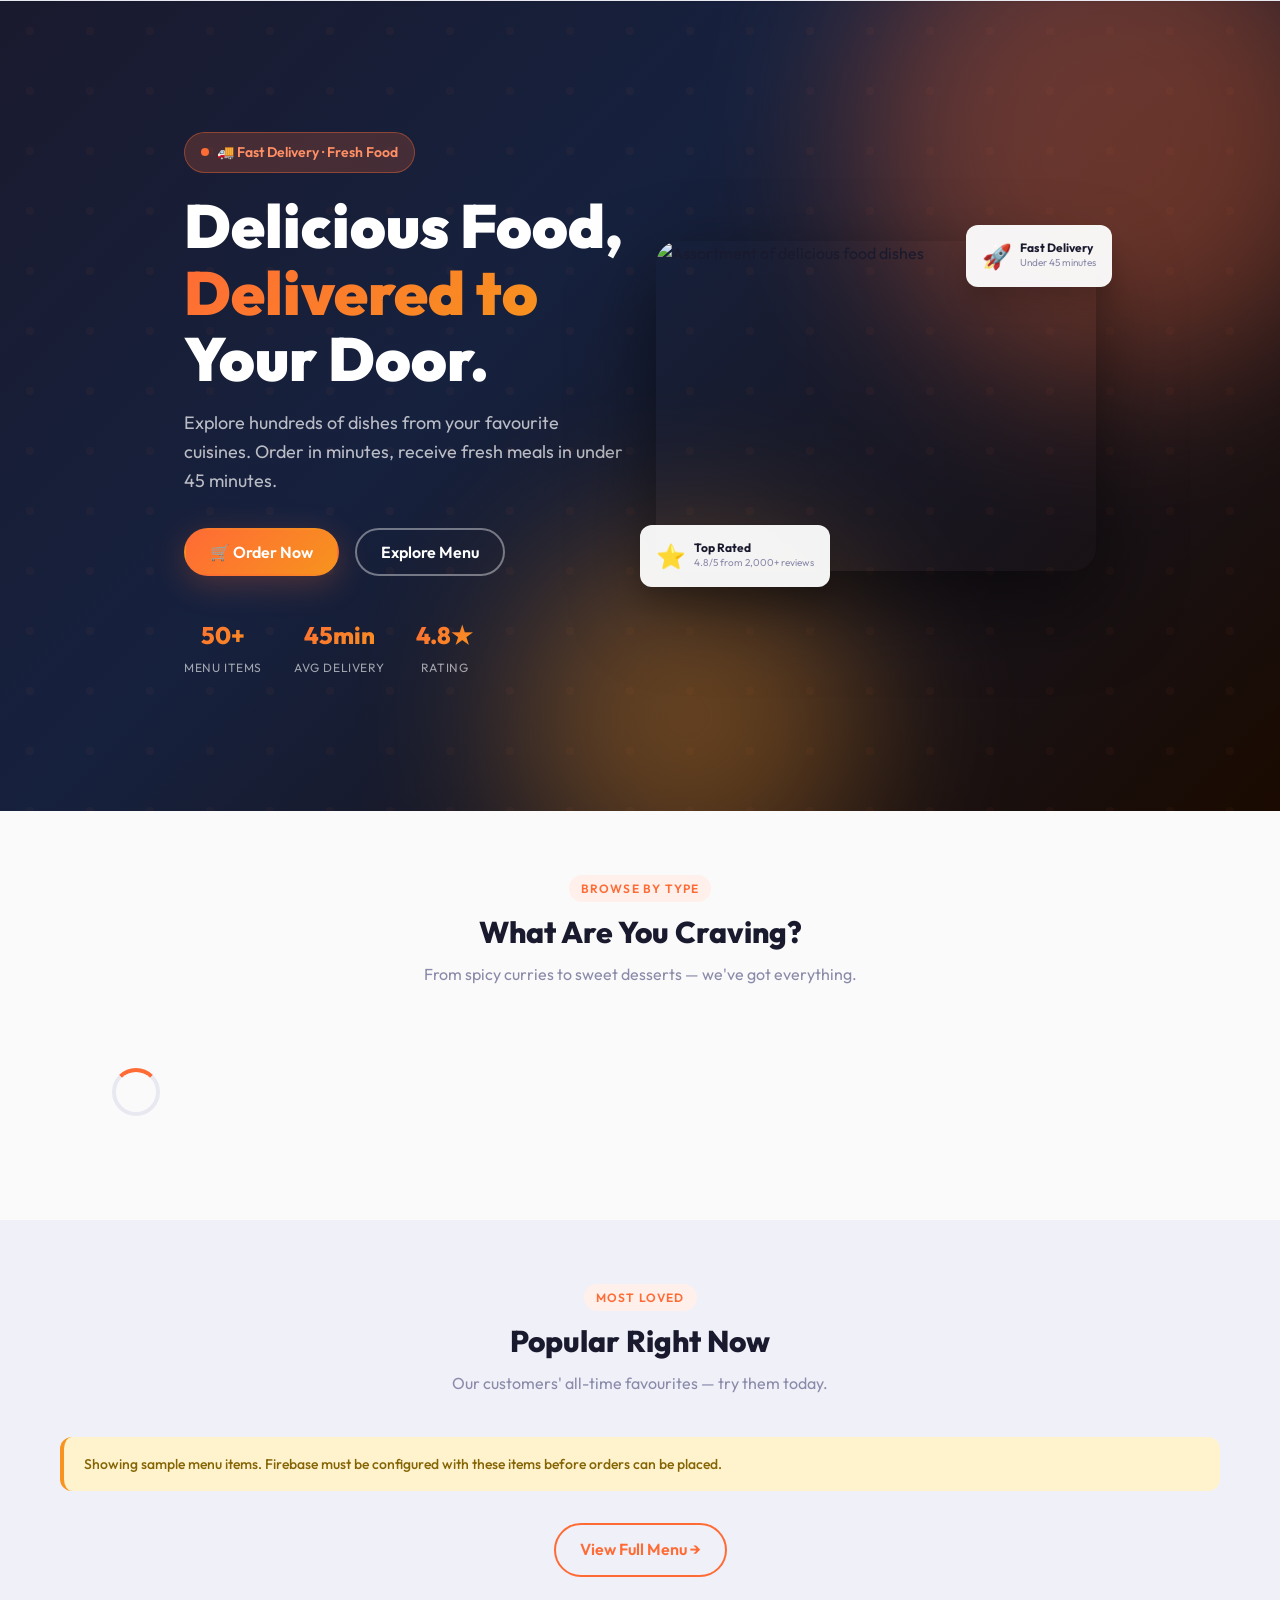
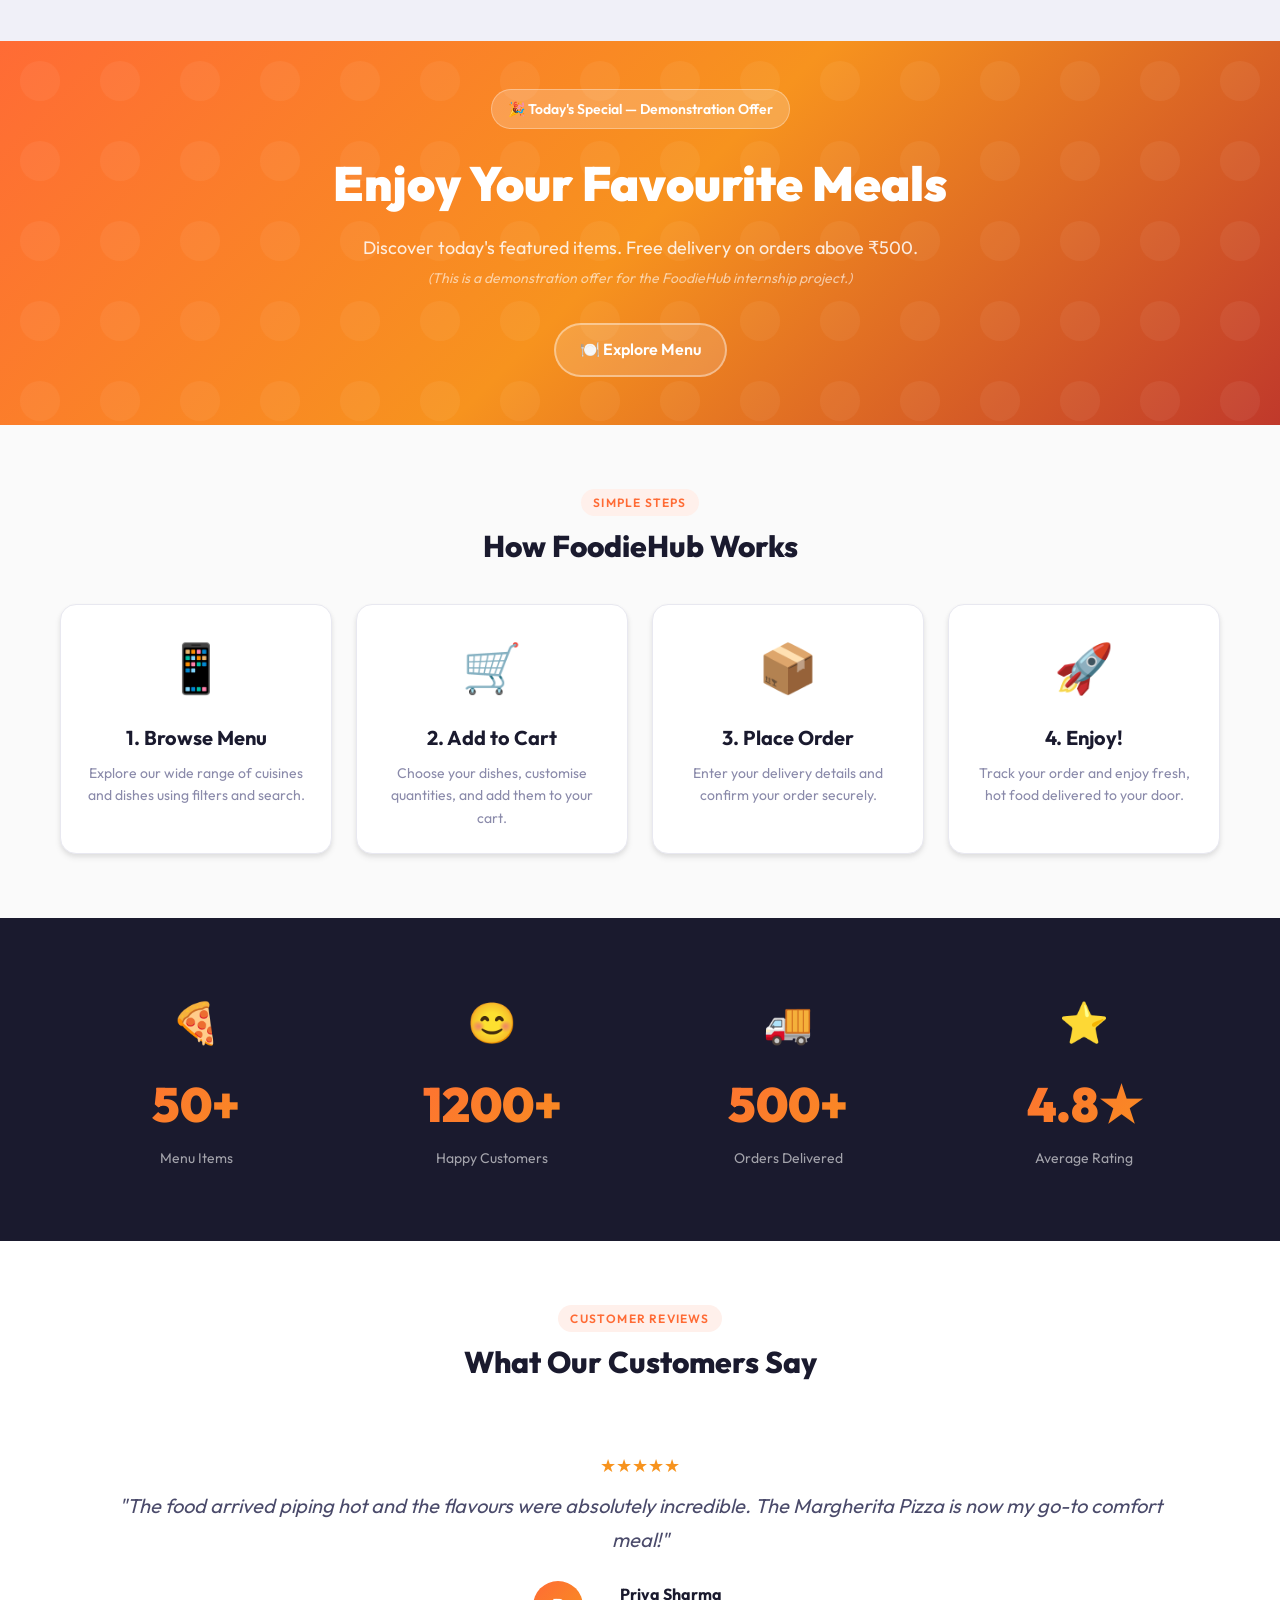
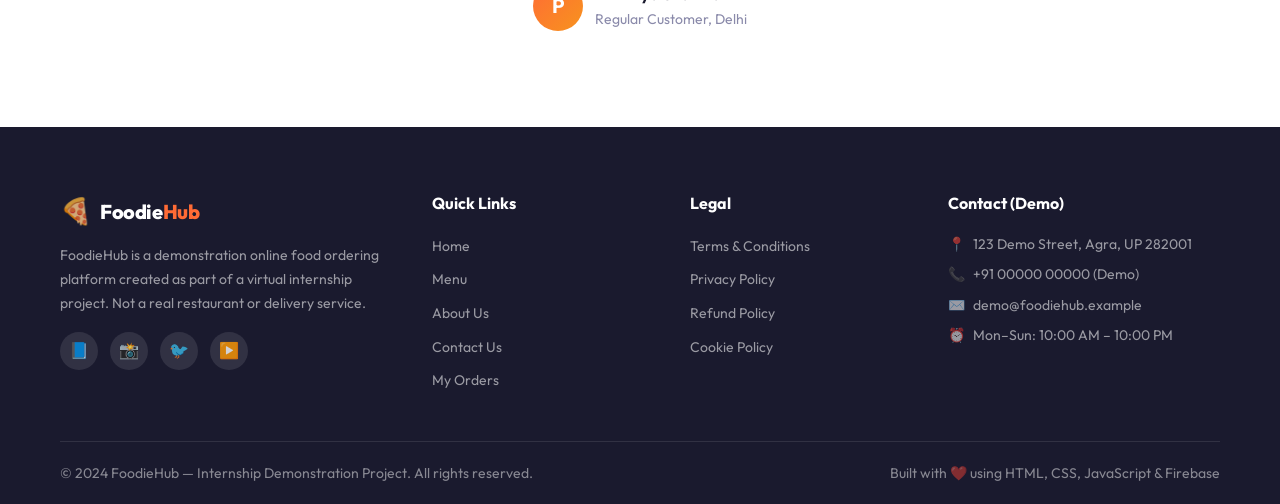
==== commit f0b391d2: "Add sample food catalog to menu Co-authored-by: Copilot <223556219+Copilot@users.noreply.github.com>" ====
--- a/index.html
+++ b/index.html
@@ -104,6 +104,9 @@
       <h2 class="section-title" id="popular-heading">Popular Right Now</h2>
       <p class="section-subtitle">Our customers' all-time favourites — try them today.</p>
     </div>
+    <p class="alert alert-warning" id="home-demo-menu-notice" role="status" hidden>
+      Showing sample menu items. Firebase must be configured with these items before orders can be placed.
+    </p>
     <div class="food-grid" id="popular-grid" role="list" aria-label="Popular food items">
       <!-- Rendered by home.js from Firestore -->
     </div>
